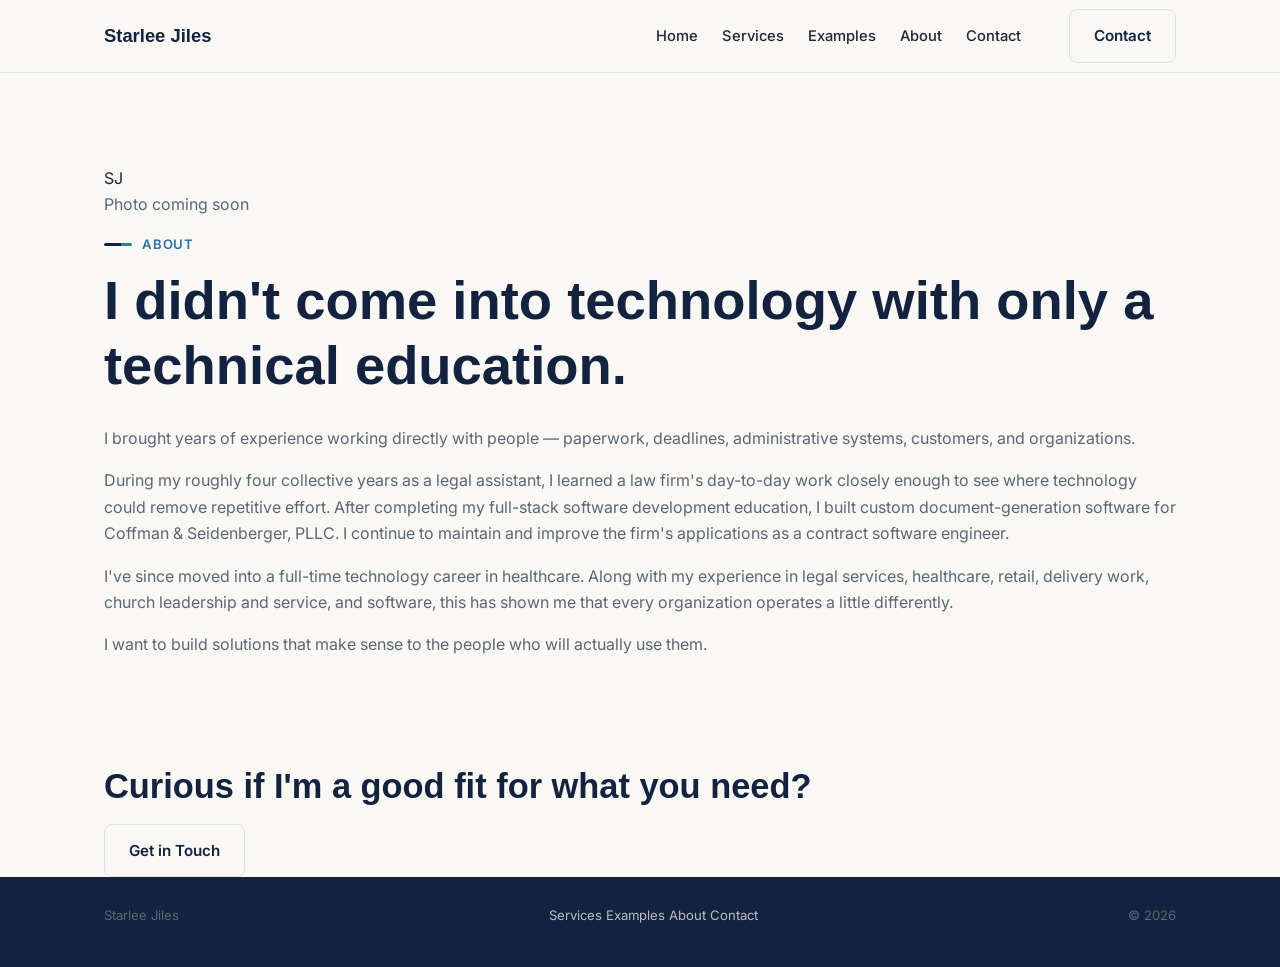
==== about.html @ a111f7fd "Create about.html" ====
<!DOCTYPE html>
<html lang="en">
<head>
<meta charset="UTF-8">
<meta name="viewport" content="width=device-width, initial-scale=1.0">
<title>About — Starlee Jiles</title>
<meta name="description" content="Starlee Jiles brings years of hands-on experience across legal services, healthcare, retail, and ministry to building useful software.">
<link rel="preconnect" href="https://fonts.googleapis.com">
<link rel="preconnect" href="https://fonts.gstatic.com" crossorigin>
<link href="https://fonts.googleapis.com/css2?family=Fraunces:ital,opsz,wght@0,9..144,500;0,9..144,600;1,9..144,500&family=Inter:wght@400;500;600;700&display=swap" rel="stylesheet">
<link rel="stylesheet" href="style.css">
</head>
<body>

<header class="site-header">
  <div class="wrap header-inner">
    <a href="index.html" class="logo">Starlee Jiles</a>
    <nav class="nav" id="nav">
      <a href="index.html">Home</a>
      <a href="services.html">Services</a>
      <a href="examples.html">Examples</a>
      <a href="about.html" class="is-active">About</a>
      <a href="contact.html">Contact</a>
    </nav>
    <a href="contact.html" class="btn btn-outline">Contact</a>
    <button class="nav-toggle" id="navToggle" aria-label="Toggle menu" aria-expanded="false">
      <span></span><span></span><span></span>
    </button>
  </div>
</header>

<section class="section">
  <div class="wrap about-hero">
    <!-- EDIT: replace with a real professional photograph -->
    <div class="photo-placeholder" aria-hidden="true">
      <div class="monogram">SJ</div>
      <p class="caption">Photo coming soon</p>
    </div>
    <div>
      <p class="eyebrow"><span class="rule" aria-hidden="true"></span>About</p>
      <h1>I didn't come into technology with only a technical education.</h1>
      <p>I brought years of experience working directly with people — paperwork, deadlines, administrative systems, customers, and organizations.</p>
      <p>During my roughly four collective years as a legal assistant, I learned a law firm's day-to-day work closely enough to see where technology could remove repetitive effort. After completing my full-stack software development education, I built custom document-generation software for Coffman &amp; Seidenberger, PLLC. I continue to maintain and improve the firm's applications as a contract software engineer.</p>
      <p>I've since moved into a full-time technology career in healthcare. Along with my experience in legal services, healthcare, retail, delivery work, church leadership and service, and software, this has shown me that every organization operates a little differently.</p>
      <p>I want to build solutions that make sense to the people who will actually use them.</p>
    </div>
  </div>
</section>

<section class="section-navy section-tight">
  <div class="wrap cta-strip">
    <h2>Curious if I'm a good fit for what you need?</h2>
    <a href="contact.html" class="btn btn-outline">Get in Touch</a>
  </div>
</section>

<footer class="site-footer">
  <div class="wrap footer-inner">
    <p>Starlee Jiles</p>
    <nav class="footer-nav">
      <a href="services.html">Services</a>
      <a href="examples.html">Examples</a>
      <a href="about.html">About</a>
      <a href="contact.html">Contact</a>
    </nav>
    <p>&copy; <span id="year"></span></p>
  </div>
</footer>

<script src="script.js"></script>
</body>
</html>
---- style.css ----
/* =========================================================================
   THEME TOKENS
   ========================================================================= */
:root {
  --warm-white: #FAF8F4;   /* page background */
  --bg-alt:     #EEF2F5;   /* alternating section background, cool-toned */
  --navy:       #13233F;   /* headings, primary buttons, footer */
  --navy-deep:  #0B1626;   /* hover / darkest */
  --cerulean:   #2E6FA3;   /* links, secondary accent */
  --teal:       #1C8C82;   /* tags, highlights */
  --line:       #DCE3E8;   /* hairline borders */
  --ink:        #1E2733;   /* body text */
  --ink-soft:   #5B6773;   /* secondary text */
  --white:      #FFFFFF;

  --font-display: "Sora", -apple-system, BlinkMacSystemFont, sans-serif;
  --font-body: "Inter", -apple-system, BlinkMacSystemFont, sans-serif;

  --radius: 8px;
  --wrap: 1120px;
}

*, *::before, *::after { box-sizing: border-box; }
html { scroll-behavior: smooth; }
body {
  margin: 0;
  font-family: var(--font-body);
  color: var(--ink);
  background: var(--warm-white);
  line-height: 1.65;
  -webkit-font-smoothing: antialiased;
}
a { color: inherit; text-decoration: none; }
img { max-width: 100%; display: block; }
h1, h2, h3 { font-family: var(--font-display); line-height: 1.18; margin: 0 0 0.5em; font-weight: 600; color: var(--navy); }
h1 { font-size: clamp(2.3rem, 5.5vw, 3.4rem); font-weight: 700; }
h2 { font-size: clamp(1.6rem, 3vw, 2.15rem); }
h3 { font-size: 1.08rem; }
p { margin: 0 0 1em; color: var(--ink-soft); }
ul { list-style: none; margin: 0; padding: 0; }

.wrap { max-width: var(--wrap); margin: 0 auto; padding: 0 24px; }
.section { padding: 92px 0; }
.section-alt { background: var(--bg-alt); }

.eyebrow {
  display: flex; align-items: center; gap: 10px;
  font-size: 0.82rem; font-weight: 600; letter-spacing: 0.06em;
  text-transform: uppercase; color: var(--cerulean);
  margin: 0 0 14px;
}
/* Signature device: a short two-tone rule preceding every section label —
   a structural, blueprint-like mark instead of decoration. */
.rule {
  width: 28px; height: 3px; flex: none; border-radius: 2px;
  background: linear-gradient(90deg, var(--navy) 0 60%, var(--teal) 60% 100%);
}

/* =========================================================================
   BUTTONS
   ========================================================================= */
.btn {
  display: inline-flex; align-items: center; justify-content: center; gap: 8px;
  padding: 13px 24px; border-radius: var(--radius);
  font-family: var(--font-body); font-weight: 600; font-size: 0.95rem; border: 1px solid transparent;
  cursor: pointer; transition: transform 0.15s ease, background 0.15s ease, border-color 0.15s ease, color 0.15s ease;
  white-space: nowrap;
}
.btn:hover { transform: translateY(-1px); }
.btn-primary { background: var(--navy); color: var(--white); }
.btn-primary:hover { background: var(--navy-deep); }
.btn-outline { background: transparent; color: var(--navy); border-color: var(--line); }
.btn-outline:hover { border-color: var(--cerulean); color: var(--cerulean); }

/* =========================================================================
   HEADER
   ========================================================================= */
.site-header { position: sticky; top: 0; z-index: 50; background: rgba(250,248,244,0.92); backdrop-filter: blur(6px); border-bottom: 1px solid var(--line); }
.header-inner { display: flex; align-items: center; justify-content: space-between; height: 72px; gap: 24px; }
.logo { font-family: var(--font-display); font-weight: 700; font-size: 1.15rem; color: var(--navy); }
.nav { display: flex; gap: 24px; margin-left: auto; margin-right: 24px; }
.nav a { font-size: 0.92rem; font-weight: 500; color: var(--ink); }
.nav a:hover { color: var(--cerulean); }
.nav-toggle { display: none; flex-direction: column; gap: 5px; background: none; border: 0; cursor: pointer; padding: 6px; }
.nav-toggle span { width: 20px; height: 2px; background: var(--navy); }

/* =========================================================================
   HERO
   ========================================================================= */
.hero { padding: 96px 0 76px; }
.hero-inner { max-width: 760px; }
.role { font-family: var(--font-display); color: var(--cerulean); font-size: 1.1rem; font-weight: 600; margin-bottom: 18px; }
.hero-bio { font-size: 1.08rem; max-width: 58ch; }
.hero-ctas { display: flex; gap: 14px; flex-wrap: wrap; margin: 8px 0 30px; }
.hero-meta { display: flex; gap: 20px; flex-wrap: wrap; font-size: 0.85rem; font-weight: 600; color: var(--navy); }
.hero-meta li::before { content: "· "; color: var(--teal); }
.hero-meta li:first-child::before { content: ""; }

/* =========================================================================
   FEATURED PROJECTS
   ========================================================================= */
.project-list { display: flex; flex-direction: column; gap: 28px; margin-top: 48px; }
.project-feature {
  display: grid; grid-template-columns: 1fr 1fr; gap: 0;
  background: var(--white); border: 1px solid var(--line); border-radius: var(--radius);
  overflow: hidden;
}
.project-feature:nth-child(even) { direction: rtl; }
.project-feature:nth-child(even) > * { direction: ltr; }
.project-media {
  background: linear-gradient(135deg, var(--navy) 0%, var(--cerulean) 100%);
  color: rgba(255,255,255,0.92);
  display: flex; align-items: center; justify-content: center; text-align: center;
  min-height: 260px; padding: 32px;
}
.project-media span { font-family: var(--font-display); font-weight: 600; font-size: 1.15rem; }
.project-body { padding: 36px 40px; display: flex; flex-direction: column; justify-content: center; }
.project-body h3 { margin-bottom: 10px; }
.tags-sm { margin-bottom: 18px; }
.project-link { font-weight: 600; color: var(--cerulean); font-size: 0.95rem; }
.project-link:hover { text-decoration: underline; }
.project-link-private { color: var(--ink-soft); font-style: italic; font-weight: 500; }

/* =========================================================================
   TAGS (shared: skills + projects)
   ========================================================================= */
.tags { display: flex; flex-wrap: wrap; gap: 8px; }
.tags span {
  font-size: 0.8rem; padding: 6px 12px; font-weight: 500;
  background: var(--bg-alt); border: 1px solid var(--line); border-radius: 6px; color: var(--navy);
}
.section-alt .tags span { background: var(--white); }

/* =========================================================================
   PROFESSIONAL EXPERIENCE
   ========================================================================= */
.experience-list { display: flex; flex-direction: column; gap: 0; margin-top: 44px; }
.experience-item {
  display: grid; grid-template-columns: 200px 1fr; gap: 32px;
  padding: 28px 0; border-top: 1px solid var(--line);
}
.experience-item:last-child { border-bottom: 1px solid var(--line); }
.experience-when p { font-weight: 600; color: var(--navy); margin: 0; }
.experience-org { color: var(--teal); font-weight: 600; margin-bottom: 8px; }

/* =========================================================================
   SKILLS
   ========================================================================= */
.skills-grid { display: grid; grid-template-columns: repeat(2, 1fr); gap: 36px; margin-top: 44px; }
.skill-group-wide { grid-column: 1 / -1; }
.skill-group h3 { font-size: 0.9rem; color: var(--ink-soft); font-weight: 600; margin-bottom: 14px; text-transform: uppercase; letter-spacing: 0.04em; }

/* =========================================================================
   SERVICES
   ========================================================================= */
.services-sub { max-width: 62ch; margin-top: -8px; }
.services-grid { display: grid; grid-template-columns: repeat(3, 1fr); gap: 28px; margin-top: 40px; }
.service-item h3 { color: var(--navy); margin-bottom: 8px; }
.service-item p { margin: 0; font-size: 0.95rem; }

/* =========================================================================
   ABOUT
   ========================================================================= */
.about-inner { display: grid; grid-template-columns: 1.3fr 0.9fr; gap: 56px; }
.about-facts { display: flex; flex-direction: column; gap: 24px; }
.fact { border-left: 3px solid var(--teal); padding-left: 16px; }
.fact-label { font-size: 0.78rem; font-weight: 600; text-transform: uppercase; letter-spacing: 0.04em; color: var(--ink-soft); margin-bottom: 4px; }
.fact-value { color: var(--navy); font-weight: 600; margin: 0; }

/* =========================================================================
   CONTACT
   ========================================================================= */
.contact-inner { display: grid; grid-template-columns: 1fr 1fr; gap: 56px; align-items: start; }
.contact-links { margin-top: 24px; display: flex; flex-direction: column; gap: 10px; font-size: 0.95rem; font-weight: 600; }
.contact-links a { color: var(--navy); }
.contact-links a:hover { color: var(--cerulean); }
.contact-form { background: var(--white); border: 1px solid var(--line); border-radius: var(--radius); padding: 30px; }
.form-row { margin-bottom: 16px; }
.form-row label { display: block; font-size: 0.82rem; font-weight: 600; margin-bottom: 6px; color: var(--navy); }
.form-row input, .form-row textarea {
  width: 100%; padding: 11px 13px; border: 1px solid var(--line); border-radius: 6px;
  font-family: var(--font-body); font-size: 0.95rem; background: var(--warm-white); color: var(--ink);
}
.form-row input:focus, .form-row textarea:focus { outline: 2px solid var(--cerulean); outline-offset: 1px; }
.form-note { text-align: center; font-size: 0.85rem; margin: 12px 0 0; min-height: 1.2em; color: var(--teal); font-weight: 600; }

/* =========================================================================
   FOOTER
   ========================================================================= */
.site-footer { background: var(--navy); color: rgba(255,255,255,0.7); padding: 28px 0; }
.footer-inner { display: flex; justify-content: space-between; font-size: 0.82rem; }

/* =========================================================================
   RESPONSIVE
   ========================================================================= */
@media (max-width: 860px) {
  .nav, .nav-resume { display: none; }
  .nav-toggle { display: flex; }
  .nav.is-open {
    display: flex; flex-direction: column; position: absolute; top: 72px; left: 0; right: 0;
    background: var(--warm-white); border-bottom: 1px solid var(--line); padding: 16px 24px; gap: 16px; margin: 0;
  }
  .skills-grid, .services-grid, .about-inner, .contact-inner { grid-template-columns: 1fr; }
  .project-feature, .project-feature:nth-child(even) { grid-template-columns: 1fr; direction: ltr; }
  .experience-item { grid-template-columns: 1fr; gap: 8px; }
}

@media (prefers-reduced-motion: reduce) {
  html { scroll-behavior: auto; }
}
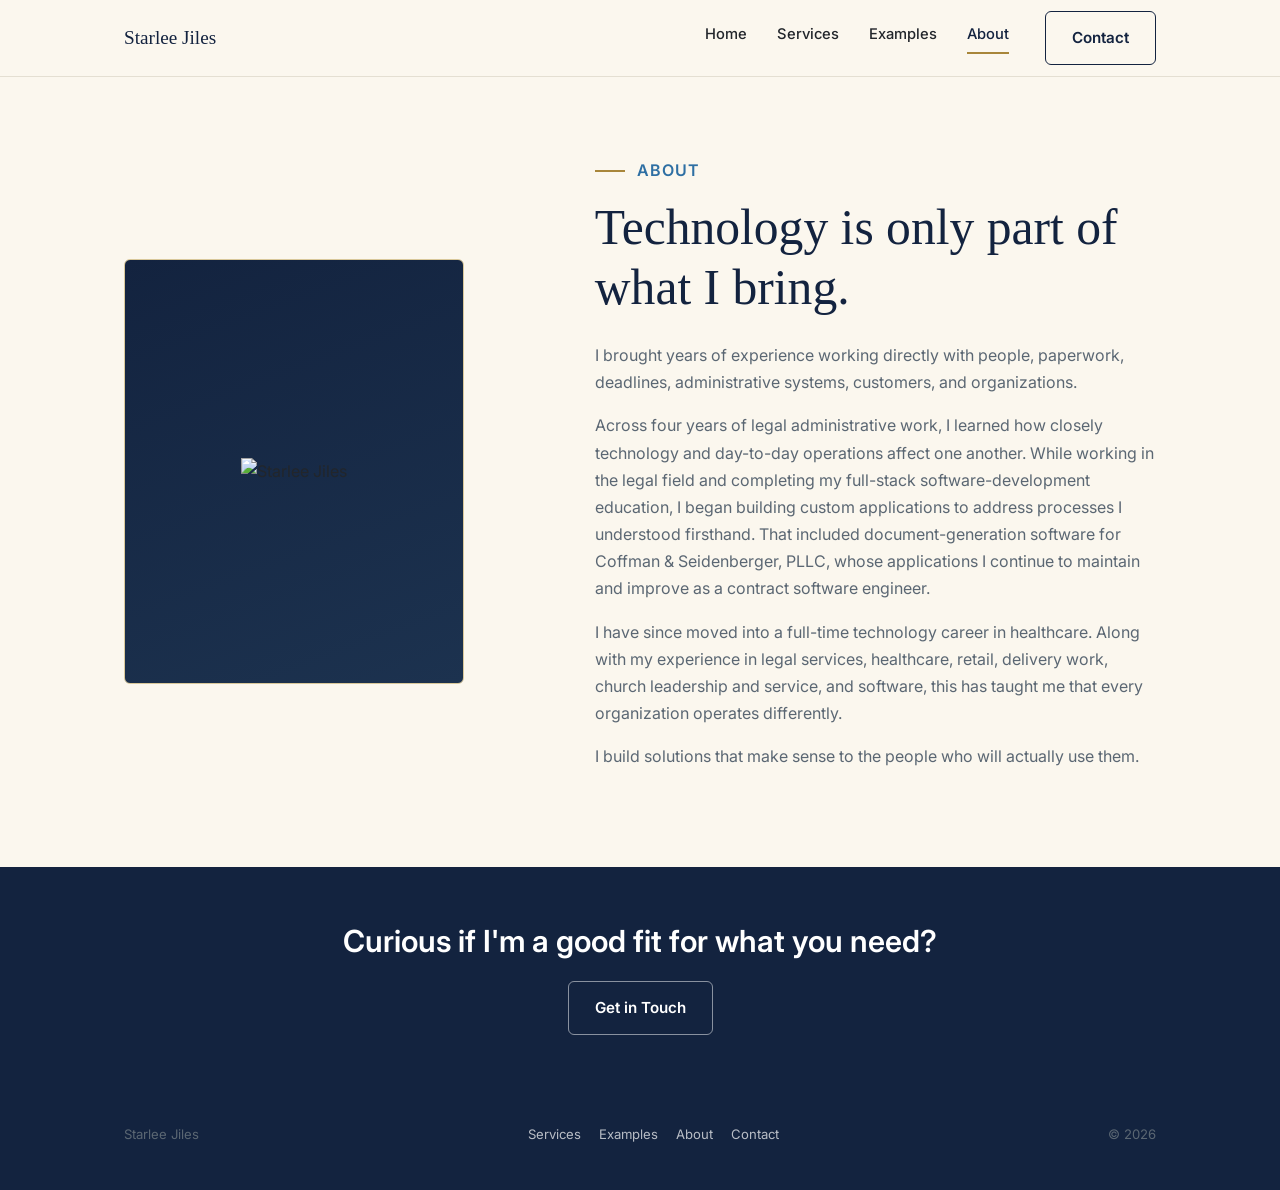
==== commit 6ea9eb48: "Update about.html" ====
--- a/about.html
+++ b/about.html
@@ -20,7 +20,6 @@
       <a href="services.html">Services</a>
       <a href="examples.html">Examples</a>
       <a href="about.html" class="is-active">About</a>
-      <a href="contact.html">Contact</a>
     </nav>
     <a href="contact.html" class="btn btn-outline">Contact</a>
     <button class="nav-toggle" id="navToggle" aria-label="Toggle menu" aria-expanded="false">
@@ -31,18 +30,16 @@
 
 <section class="section">
   <div class="wrap about-hero">
-    <!-- EDIT: replace with a real professional photograph -->
-    <div class="photo-placeholder" aria-hidden="true">
-      <div class="monogram">SJ</div>
-      <p class="caption">Photo coming soon</p>
+    <div class="photo-placeholder">
+      <img src="images/starlee.jpg" alt="Starlee Jiles">
     </div>
     <div>
       <p class="eyebrow"><span class="rule" aria-hidden="true"></span>About</p>
-      <h1>I didn't come into technology with only a technical education.</h1>
-      <p>I brought years of experience working directly with people — paperwork, deadlines, administrative systems, customers, and organizations.</p>
-      <p>During my roughly four collective years as a legal assistant, I learned a law firm's day-to-day work closely enough to see where technology could remove repetitive effort. After completing my full-stack software development education, I built custom document-generation software for Coffman &amp; Seidenberger, PLLC. I continue to maintain and improve the firm's applications as a contract software engineer.</p>
-      <p>I've since moved into a full-time technology career in healthcare. Along with my experience in legal services, healthcare, retail, delivery work, church leadership and service, and software, this has shown me that every organization operates a little differently.</p>
-      <p>I want to build solutions that make sense to the people who will actually use them.</p>
+      <h1>Technology is only part of what I bring.</h1>
+      <p>I brought years of experience working directly with people, paperwork, deadlines, administrative systems, customers, and organizations.</p>
+      <p>Across four years of legal administrative work, I learned how closely technology and day-to-day operations affect one another. While working in the legal field and completing my full-stack software-development education, I began building custom applications to address processes I understood firsthand. That included document-generation software for Coffman &amp; Seidenberger, PLLC, whose applications I continue to maintain and improve as a contract software engineer.</p>
+      <p>I have since moved into a full-time technology career in healthcare. Along with my experience in legal services, healthcare, retail, delivery work, church leadership and service, and software, this has taught me that every organization operates differently.</p>
+      <p>I build solutions that make sense to the people who will actually use them.</p>
     </div>
   </div>
 </section>
--- a/style.css
+++ b/style.css
@@ -2,22 +2,23 @@
    THEME TOKENS
    ========================================================================= */
 :root {
-  --warm-white: #FAF8F4;   /* page background */
-  --bg-alt:     #EEF2F5;   /* alternating section background, cool-toned */
+  --cream:      #FBF7EE;   /* page background */
+  --cream-alt:  #F3EDDF;   /* alternating panel background */
   --navy:       #13233F;   /* headings, primary buttons, footer */
   --navy-deep:  #0B1626;   /* hover / darkest */
-  --cerulean:   #2E6FA3;   /* links, secondary accent */
-  --teal:       #1C8C82;   /* tags, highlights */
-  --line:       #DCE3E8;   /* hairline borders */
-  --ink:        #1E2733;   /* body text */
+  --cerulean:   #2E6FA3;   /* links, energetic accent */
+  --gold:       #A8863A;   /* sparing accent: rules, borders, hover */
+  --gold-soft:  #D9C89A;   /* pale gold for subtle borders */
+  --charcoal:   #22262B;   /* body / strong text */
   --ink-soft:   #5B6773;   /* secondary text */
+  --line:       #E4DFD2;   /* hairline borders, warm neutral */
   --white:      #FFFFFF;
 
-  --font-display: "Sora", -apple-system, BlinkMacSystemFont, sans-serif;
+  --font-serif: "Fraunces", Georgia, serif;
   --font-body: "Inter", -apple-system, BlinkMacSystemFont, sans-serif;
 
-  --radius: 8px;
-  --wrap: 1120px;
+  --radius: 6px;
+  --wrap: 1080px;
 }
 
 *, *::before, *::after { box-sizing: border-box; }
@@ -25,184 +26,209 @@
 body {
   margin: 0;
   font-family: var(--font-body);
-  color: var(--ink);
-  background: var(--warm-white);
-  line-height: 1.65;
+  color: var(--charcoal);
+  background: var(--cream);
+  line-height: 1.7;
   -webkit-font-smoothing: antialiased;
 }
 a { color: inherit; text-decoration: none; }
 img { max-width: 100%; display: block; }
-h1, h2, h3 { font-family: var(--font-display); line-height: 1.18; margin: 0 0 0.5em; font-weight: 600; color: var(--navy); }
-h1 { font-size: clamp(2.3rem, 5.5vw, 3.4rem); font-weight: 700; }
-h2 { font-size: clamp(1.6rem, 3vw, 2.15rem); }
-h3 { font-size: 1.08rem; }
+h1, h2, h3 { line-height: 1.2; margin: 0 0 0.5em; font-weight: 600; color: var(--navy); font-family: var(--font-body); }
+h1 { font-family: var(--font-serif); font-size: clamp(2.2rem, 5vw, 3.1rem); font-weight: 500; }
+h2 { font-size: clamp(1.5rem, 2.6vw, 1.9rem); }
+h3 { font-size: 1.05rem; }
 p { margin: 0 0 1em; color: var(--ink-soft); }
 ul { list-style: none; margin: 0; padding: 0; }
 
 .wrap { max-width: var(--wrap); margin: 0 auto; padding: 0 24px; }
-.section { padding: 92px 0; }
-.section-alt { background: var(--bg-alt); }
+.section { padding: 80px 0; }
+.section-alt { background: var(--cream-alt); }
+.section-navy { background: var(--navy); color: rgba(255,255,255,0.88); }
+.section-navy h2, .section-navy h1 { color: var(--white); }
+.section-navy p { color: rgba(255,255,255,0.75); }
+.section-tight { padding: 56px 0; }
 
 .eyebrow {
-  display: flex; align-items: center; gap: 10px;
-  font-size: 0.82rem; font-weight: 600; letter-spacing: 0.06em;
+  display: flex; align-items: center; gap: 12px;
+  font-size: 0.8rem; font-weight: 600; letter-spacing: 0.07em;
   text-transform: uppercase; color: var(--cerulean);
   margin: 0 0 14px;
 }
-/* Signature device: a short two-tone rule preceding every section label —
-   a structural, blueprint-like mark instead of decoration. */
-.rule {
-  width: 28px; height: 3px; flex: none; border-radius: 2px;
-  background: linear-gradient(90deg, var(--navy) 0 60%, var(--teal) 60% 100%);
-}
+.rule { width: 30px; height: 2px; flex: none; background: var(--gold); }
+.section-navy .eyebrow { color: var(--gold-soft); }
+
+.center { text-align: center; margin-left: auto; margin-right: auto; }
+.measure { max-width: 62ch; }
 
 /* =========================================================================
    BUTTONS
    ========================================================================= */
 .btn {
   display: inline-flex; align-items: center; justify-content: center; gap: 8px;
-  padding: 13px 24px; border-radius: var(--radius);
-  font-family: var(--font-body); font-weight: 600; font-size: 0.95rem; border: 1px solid transparent;
-  cursor: pointer; transition: transform 0.15s ease, background 0.15s ease, border-color 0.15s ease, color 0.15s ease;
+  padding: 13px 26px; border-radius: var(--radius);
+  font-weight: 600; font-size: 0.95rem; border: 1px solid transparent;
+  cursor: pointer; transition: border-color 0.15s ease, background 0.15s ease, color 0.15s ease;
   white-space: nowrap;
 }
-.btn:hover { transform: translateY(-1px); }
 .btn-primary { background: var(--navy); color: var(--white); }
 .btn-primary:hover { background: var(--navy-deep); }
-.btn-outline { background: transparent; color: var(--navy); border-color: var(--line); }
-.btn-outline:hover { border-color: var(--cerulean); color: var(--cerulean); }
-
-/* =========================================================================
-   HEADER
-   ========================================================================= */
-.site-header { position: sticky; top: 0; z-index: 50; background: rgba(250,248,244,0.92); backdrop-filter: blur(6px); border-bottom: 1px solid var(--line); }
-.header-inner { display: flex; align-items: center; justify-content: space-between; height: 72px; gap: 24px; }
-.logo { font-family: var(--font-display); font-weight: 700; font-size: 1.15rem; color: var(--navy); }
-.nav { display: flex; gap: 24px; margin-left: auto; margin-right: 24px; }
-.nav a { font-size: 0.92rem; font-weight: 500; color: var(--ink); }
-.nav a:hover { color: var(--cerulean); }
+.btn-outline { background: transparent; color: var(--navy); border-color: var(--navy); }
+.btn-outline:hover { border-color: var(--gold); color: var(--gold); }
+.section-navy .btn-outline { color: var(--white); border-color: rgba(255,255,255,0.5); }
+.section-navy .btn-outline:hover { border-color: var(--gold); color: var(--gold-soft); }
+
+/* =========================================================================
+   HEADER / NAV
+   ========================================================================= */
+.site-header { position: sticky; top: 0; z-index: 50; background: rgba(251,247,238,0.94); backdrop-filter: blur(6px); border-bottom: 1px solid var(--line); }
+.header-inner { display: flex; align-items: center; justify-content: space-between; height: 76px; gap: 24px; }
+.logo { font-family: var(--font-serif); font-weight: 500; font-size: 1.2rem; color: var(--navy); }
+.nav { display: flex; gap: 30px; margin-left: auto; margin-right: 12px; }
+.nav a { font-size: 0.92rem; font-weight: 500; color: var(--charcoal); padding-bottom: 4px; border-bottom: 2px solid transparent; }
+.nav a:hover { color: var(--gold); }
+.nav a.is-active { color: var(--navy); border-bottom-color: var(--gold); }
 .nav-toggle { display: none; flex-direction: column; gap: 5px; background: none; border: 0; cursor: pointer; padding: 6px; }
 .nav-toggle span { width: 20px; height: 2px; background: var(--navy); }
 
 /* =========================================================================
-   HERO
-   ========================================================================= */
-.hero { padding: 96px 0 76px; }
-.hero-inner { max-width: 760px; }
-.role { font-family: var(--font-display); color: var(--cerulean); font-size: 1.1rem; font-weight: 600; margin-bottom: 18px; }
-.hero-bio { font-size: 1.08rem; max-width: 58ch; }
-.hero-ctas { display: flex; gap: 14px; flex-wrap: wrap; margin: 8px 0 30px; }
-.hero-meta { display: flex; gap: 20px; flex-wrap: wrap; font-size: 0.85rem; font-weight: 600; color: var(--navy); }
-.hero-meta li::before { content: "· "; color: var(--teal); }
-.hero-meta li:first-child::before { content: ""; }
-
-/* =========================================================================
-   FEATURED PROJECTS
-   ========================================================================= */
-.project-list { display: flex; flex-direction: column; gap: 28px; margin-top: 48px; }
-.project-feature {
-  display: grid; grid-template-columns: 1fr 1fr; gap: 0;
+   PHOTO PLACEHOLDER (elegant, not a fake photo)
+   ========================================================================= */
+.photo-placeholder {
+  aspect-ratio: 4/5; border-radius: var(--radius); overflow: hidden;
+  background: linear-gradient(160deg, var(--navy) 0%, #1C324F 100%);
+  display: flex; flex-direction: column; align-items: center; justify-content: center;
+  gap: 14px; border: 1px solid var(--gold-soft); position: relative;
+}
+.photo-placeholder .monogram {
+  font-family: var(--font-serif); font-size: 3rem; color: rgba(255,255,255,0.92);
+  border: 1px solid var(--gold-soft); border-radius: 50%; width: 92px; height: 92px;
+  display: flex; align-items: center; justify-content: center;
+}
+.photo-placeholder .caption { font-size: 0.78rem; letter-spacing: 0.05em; text-transform: uppercase; color: var(--gold-soft); }
+
+/* =========================================================================
+   HOME — HERO
+   ========================================================================= */
+.hero { padding: 76px 0 88px; }
+.hero-inner { display: grid; grid-template-columns: 0.95fr 1.05fr; gap: 56px; align-items: center; }
+.hero-copy .eyebrow { }
+.hero-intro { font-size: 1.08rem; max-width: 52ch; }
+.hero-ctas { display: flex; gap: 14px; flex-wrap: wrap; margin-top: 28px; }
+
+/* =========================================================================
+   HOME — SERVICE PREVIEW CARDS
+   ========================================================================= */
+.preview-grid { display: grid; grid-template-columns: repeat(3, 1fr); gap: 28px; margin-top: 44px; }
+.preview-card {
   background: var(--white); border: 1px solid var(--line); border-radius: var(--radius);
-  overflow: hidden;
-}
-.project-feature:nth-child(even) { direction: rtl; }
-.project-feature:nth-child(even) > * { direction: ltr; }
-.project-media {
-  background: linear-gradient(135deg, var(--navy) 0%, var(--cerulean) 100%);
-  color: rgba(255,255,255,0.92);
-  display: flex; align-items: center; justify-content: center; text-align: center;
-  min-height: 260px; padding: 32px;
-}
-.project-media span { font-family: var(--font-display); font-weight: 600; font-size: 1.15rem; }
-.project-body { padding: 36px 40px; display: flex; flex-direction: column; justify-content: center; }
-.project-body h3 { margin-bottom: 10px; }
-.tags-sm { margin-bottom: 18px; }
-.project-link { font-weight: 600; color: var(--cerulean); font-size: 0.95rem; }
-.project-link:hover { text-decoration: underline; }
-.project-link-private { color: var(--ink-soft); font-style: italic; font-weight: 500; }
-
-/* =========================================================================
-   TAGS (shared: skills + projects)
-   ========================================================================= */
-.tags { display: flex; flex-wrap: wrap; gap: 8px; }
-.tags span {
-  font-size: 0.8rem; padding: 6px 12px; font-weight: 500;
-  background: var(--bg-alt); border: 1px solid var(--line); border-radius: 6px; color: var(--navy);
-}
-.section-alt .tags span { background: var(--white); }
-
-/* =========================================================================
-   PROFESSIONAL EXPERIENCE
-   ========================================================================= */
-.experience-list { display: flex; flex-direction: column; gap: 0; margin-top: 44px; }
-.experience-item {
-  display: grid; grid-template-columns: 200px 1fr; gap: 32px;
-  padding: 28px 0; border-top: 1px solid var(--line);
-}
-.experience-item:last-child { border-bottom: 1px solid var(--line); }
-.experience-when p { font-weight: 600; color: var(--navy); margin: 0; }
-.experience-org { color: var(--teal); font-weight: 600; margin-bottom: 8px; }
-
-/* =========================================================================
-   SKILLS
-   ========================================================================= */
-.skills-grid { display: grid; grid-template-columns: repeat(2, 1fr); gap: 36px; margin-top: 44px; }
-.skill-group-wide { grid-column: 1 / -1; }
-.skill-group h3 { font-size: 0.9rem; color: var(--ink-soft); font-weight: 600; margin-bottom: 14px; text-transform: uppercase; letter-spacing: 0.04em; }
-
-/* =========================================================================
-   SERVICES
-   ========================================================================= */
-.services-sub { max-width: 62ch; margin-top: -8px; }
-.services-grid { display: grid; grid-template-columns: repeat(3, 1fr); gap: 28px; margin-top: 40px; }
-.service-item h3 { color: var(--navy); margin-bottom: 8px; }
-.service-item p { margin: 0; font-size: 0.95rem; }
-
-/* =========================================================================
-   ABOUT
-   ========================================================================= */
-.about-inner { display: grid; grid-template-columns: 1.3fr 0.9fr; gap: 56px; }
-.about-facts { display: flex; flex-direction: column; gap: 24px; }
-.fact { border-left: 3px solid var(--teal); padding-left: 16px; }
-.fact-label { font-size: 0.78rem; font-weight: 600; text-transform: uppercase; letter-spacing: 0.04em; color: var(--ink-soft); margin-bottom: 4px; }
-.fact-value { color: var(--navy); font-weight: 600; margin: 0; }
-
-/* =========================================================================
-   CONTACT
-   ========================================================================= */
-.contact-inner { display: grid; grid-template-columns: 1fr 1fr; gap: 56px; align-items: start; }
-.contact-links { margin-top: 24px; display: flex; flex-direction: column; gap: 10px; font-size: 0.95rem; font-weight: 600; }
-.contact-links a { color: var(--navy); }
-.contact-links a:hover { color: var(--cerulean); }
-.contact-form { background: var(--white); border: 1px solid var(--line); border-radius: var(--radius); padding: 30px; }
-.form-row { margin-bottom: 16px; }
-.form-row label { display: block; font-size: 0.82rem; font-weight: 600; margin-bottom: 6px; color: var(--navy); }
-.form-row input, .form-row textarea {
-  width: 100%; padding: 11px 13px; border: 1px solid var(--line); border-radius: 6px;
-  font-family: var(--font-body); font-size: 0.95rem; background: var(--warm-white); color: var(--ink);
-}
-.form-row input:focus, .form-row textarea:focus { outline: 2px solid var(--cerulean); outline-offset: 1px; }
-.form-note { text-align: center; font-size: 0.85rem; margin: 12px 0 0; min-height: 1.2em; color: var(--teal); font-weight: 600; }
+  padding: 30px 28px; transition: border-color 0.15s ease;
+}
+.preview-card:hover { border-color: var(--gold); }
+.preview-card h3 { margin-bottom: 10px; }
+.preview-card p { margin-bottom: 18px; font-size: 0.95rem; }
+.preview-card .card-link { font-size: 0.88rem; font-weight: 600; color: var(--cerulean); }
+.preview-card .card-link:hover { color: var(--gold); }
+
+/* =========================================================================
+   CREDIBILITY / CTA STRIPS
+   ========================================================================= */
+.credibility { text-align: center; }
+.credibility h2 { margin-bottom: 18px; }
+.cta-strip { text-align: center; }
+.cta-strip h2 { margin-bottom: 14px; }
+.cta-strip .btn { margin-top: 8px; }
+
+/* =========================================================================
+   SERVICES PAGE
+   ========================================================================= */
+.service-block { padding: 64px 0; border-top: 1px solid var(--line); }
+.service-block:first-child { border-top: none; }
+.service-block-inner { display: grid; grid-template-columns: 0.85fr 1.15fr; gap: 48px; }
+.service-block h2 { margin-bottom: 12px; }
+.feature-list { margin-top: 20px; display: flex; flex-direction: column; gap: 10px; }
+.feature-list li { position: relative; padding-left: 20px; color: var(--charcoal); font-size: 0.96rem; }
+.feature-list li::before { content: ""; position: absolute; left: 0; top: 0.65em; width: 8px; height: 1.5px; background: var(--gold); }
+.feature-note { font-size: 0.85rem; font-style: italic; color: var(--ink-soft); margin-top: 16px; }
+
+.reassurance {
+  background: var(--white); border: 1px solid var(--gold-soft); border-radius: var(--radius);
+  padding: 40px; text-align: center; margin-top: 20px;
+}
+.reassurance h2 { margin-bottom: 14px; }
+
+/* =========================================================================
+   EXAMPLES PAGE
+   ========================================================================= */
+.examples-grid { display: flex; flex-direction: column; gap: 40px; margin-top: 44px; }
+.browser-frame { border: 1px solid var(--line); border-radius: var(--radius); overflow: hidden; background: var(--white); }
+.browser-bar { display: flex; align-items: center; gap: 6px; padding: 12px 16px; background: var(--cream-alt); border-bottom: 1px solid var(--line); }
+.browser-bar span { width: 9px; height: 9px; border-radius: 50%; background: var(--gold-soft); }
+.browser-body {
+  min-height: 240px; display: flex; align-items: center; justify-content: center;
+  background: linear-gradient(135deg, var(--navy) 0%, var(--cerulean) 100%); color: rgba(255,255,255,0.92);
+  font-family: var(--font-serif); font-size: 1.3rem; text-align: center; padding: 32px;
+}
+.example-meta { display: flex; justify-content: space-between; align-items: flex-start; gap: 20px; padding: 24px 4px 0; flex-wrap: wrap; }
+.example-meta h3 { margin-bottom: 6px; }
+.example-tag { font-size: 0.72rem; font-weight: 700; letter-spacing: 0.06em; text-transform: uppercase; color: var(--gold); border: 1px solid var(--gold-soft); border-radius: 4px; padding: 5px 10px; white-space: nowrap; }
+.example-desc { max-width: 60ch; font-size: 0.95rem; margin-top: 4px; }
+.example-link { font-size: 0.88rem; font-weight: 600; color: var(--cerulean); margin-top: 10px; display: inline-block; }
+.example-link:hover { color: var(--gold); }
+
+.examples-soon {
+  border: 1px dashed var(--gold-soft); border-radius: var(--radius); padding: 48px 32px;
+  text-align: center; color: var(--ink-soft);
+}
+.examples-soon h3 { color: var(--navy); margin-bottom: 8px; }
+
+/* =========================================================================
+   ABOUT PAGE
+   ========================================================================= */
+.about-hero { display: grid; grid-template-columns: 0.85fr 1.15fr; gap: 56px; align-items: center; }
+.about-hero .photo-placeholder { max-width: 340px; }
+.about-hero p { font-size: 1rem; }
+
+/* =========================================================================
+   CONTACT PAGE
+   ========================================================================= */
+.contact-layout { display: grid; grid-template-columns: 1.2fr 0.8fr; gap: 48px; align-items: start; }
+.contact-form { background: var(--white); border: 1px solid var(--line); border-radius: var(--radius); padding: 34px; }
+.form-row { margin-bottom: 18px; }
+.form-row label { display: block; font-size: 0.85rem; font-weight: 600; margin-bottom: 6px; color: var(--navy); }
+.form-row input, .form-row select, .form-row textarea {
+  width: 100%; padding: 12px 13px; border: 1px solid var(--line); border-radius: 5px;
+  font-family: var(--font-body); font-size: 0.95rem; background: var(--cream); color: var(--charcoal);
+}
+.form-row input:focus, .form-row select:focus, .form-row textarea:focus { outline: 2px solid var(--cerulean); outline-offset: 1px; }
+.form-note { text-align: center; font-size: 0.85rem; margin: 12px 0 0; min-height: 1.2em; color: var(--gold); font-weight: 600; }
+
+.contact-secondary { padding-top: 8px; }
+.contact-secondary p { font-size: 0.85rem; margin-bottom: 6px; color: var(--ink-soft); }
+.contact-secondary .links { display: flex; flex-direction: column; gap: 8px; font-size: 0.88rem; }
+.contact-secondary .links a { color: var(--ink-soft); }
+.contact-secondary .links a:hover { color: var(--gold); }
 
 /* =========================================================================
    FOOTER
    ========================================================================= */
-.site-footer { background: var(--navy); color: rgba(255,255,255,0.7); padding: 28px 0; }
-.footer-inner { display: flex; justify-content: space-between; font-size: 0.82rem; }
+.site-footer { background: var(--navy); color: rgba(255,255,255,0.7); padding: 32px 0; }
+.footer-inner { display: flex; justify-content: space-between; flex-wrap: wrap; gap: 12px; font-size: 0.82rem; }
+.footer-nav { display: flex; gap: 18px; }
+.footer-nav a:hover { color: var(--gold-soft); }
 
 /* =========================================================================
    RESPONSIVE
    ========================================================================= */
 @media (max-width: 860px) {
-  .nav, .nav-resume { display: none; }
+  .nav { display: none; }
   .nav-toggle { display: flex; }
   .nav.is-open {
-    display: flex; flex-direction: column; position: absolute; top: 72px; left: 0; right: 0;
-    background: var(--warm-white); border-bottom: 1px solid var(--line); padding: 16px 24px; gap: 16px; margin: 0;
+    display: flex; flex-direction: column; position: absolute; top: 76px; left: 0; right: 0;
+    background: var(--cream); border-bottom: 1px solid var(--line); padding: 16px 24px; gap: 16px; margin: 0;
   }
-  .skills-grid, .services-grid, .about-inner, .contact-inner { grid-template-columns: 1fr; }
-  .project-feature, .project-feature:nth-child(even) { grid-template-columns: 1fr; direction: ltr; }
-  .experience-item { grid-template-columns: 1fr; gap: 8px; }
+  .hero-inner, .preview-grid, .service-block-inner, .about-hero, .contact-layout { grid-template-columns: 1fr; }
+  .preview-grid { gap: 20px; }
+  .example-meta { flex-direction: column; }
 }
 
 @media (prefers-reduced-motion: reduce) {
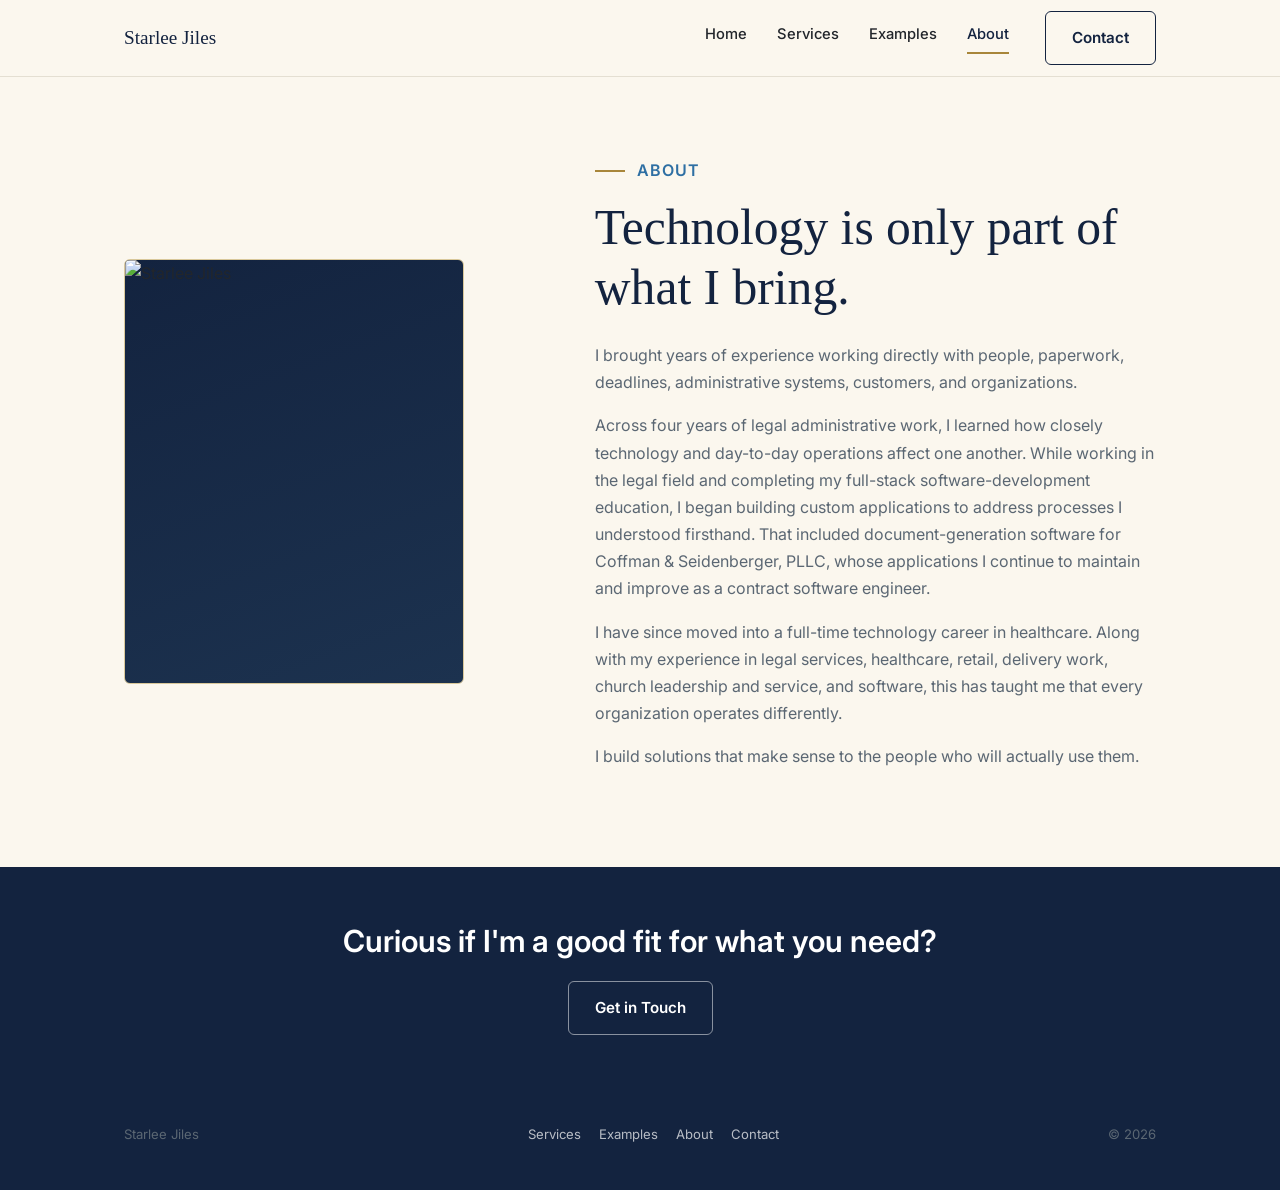
==== commit 6d7c9d74: "Update file extension to be jpeg instead of jpg in about.html" ====
--- a/about.html
+++ b/about.html
@@ -31,7 +31,7 @@
 <section class="section">
   <div class="wrap about-hero">
     <div class="photo-placeholder">
-      <img src="images/starlee.jpg" alt="Starlee Jiles">
+      <img src="images/starlee.jpeg" alt="Starlee Jiles">
     </div>
     <div>
       <p class="eyebrow"><span class="rule" aria-hidden="true"></span>About</p>
--- a/style.css
+++ b/style.css
@@ -105,6 +105,7 @@
   display: flex; align-items: center; justify-content: center;
 }
 .photo-placeholder .caption { font-size: 0.78rem; letter-spacing: 0.05em; text-transform: uppercase; color: var(--gold-soft); }
+.photo-placeholder img { width: 100%; height: 100%; object-fit: cover; }
 
 /* =========================================================================
    HOME — HERO
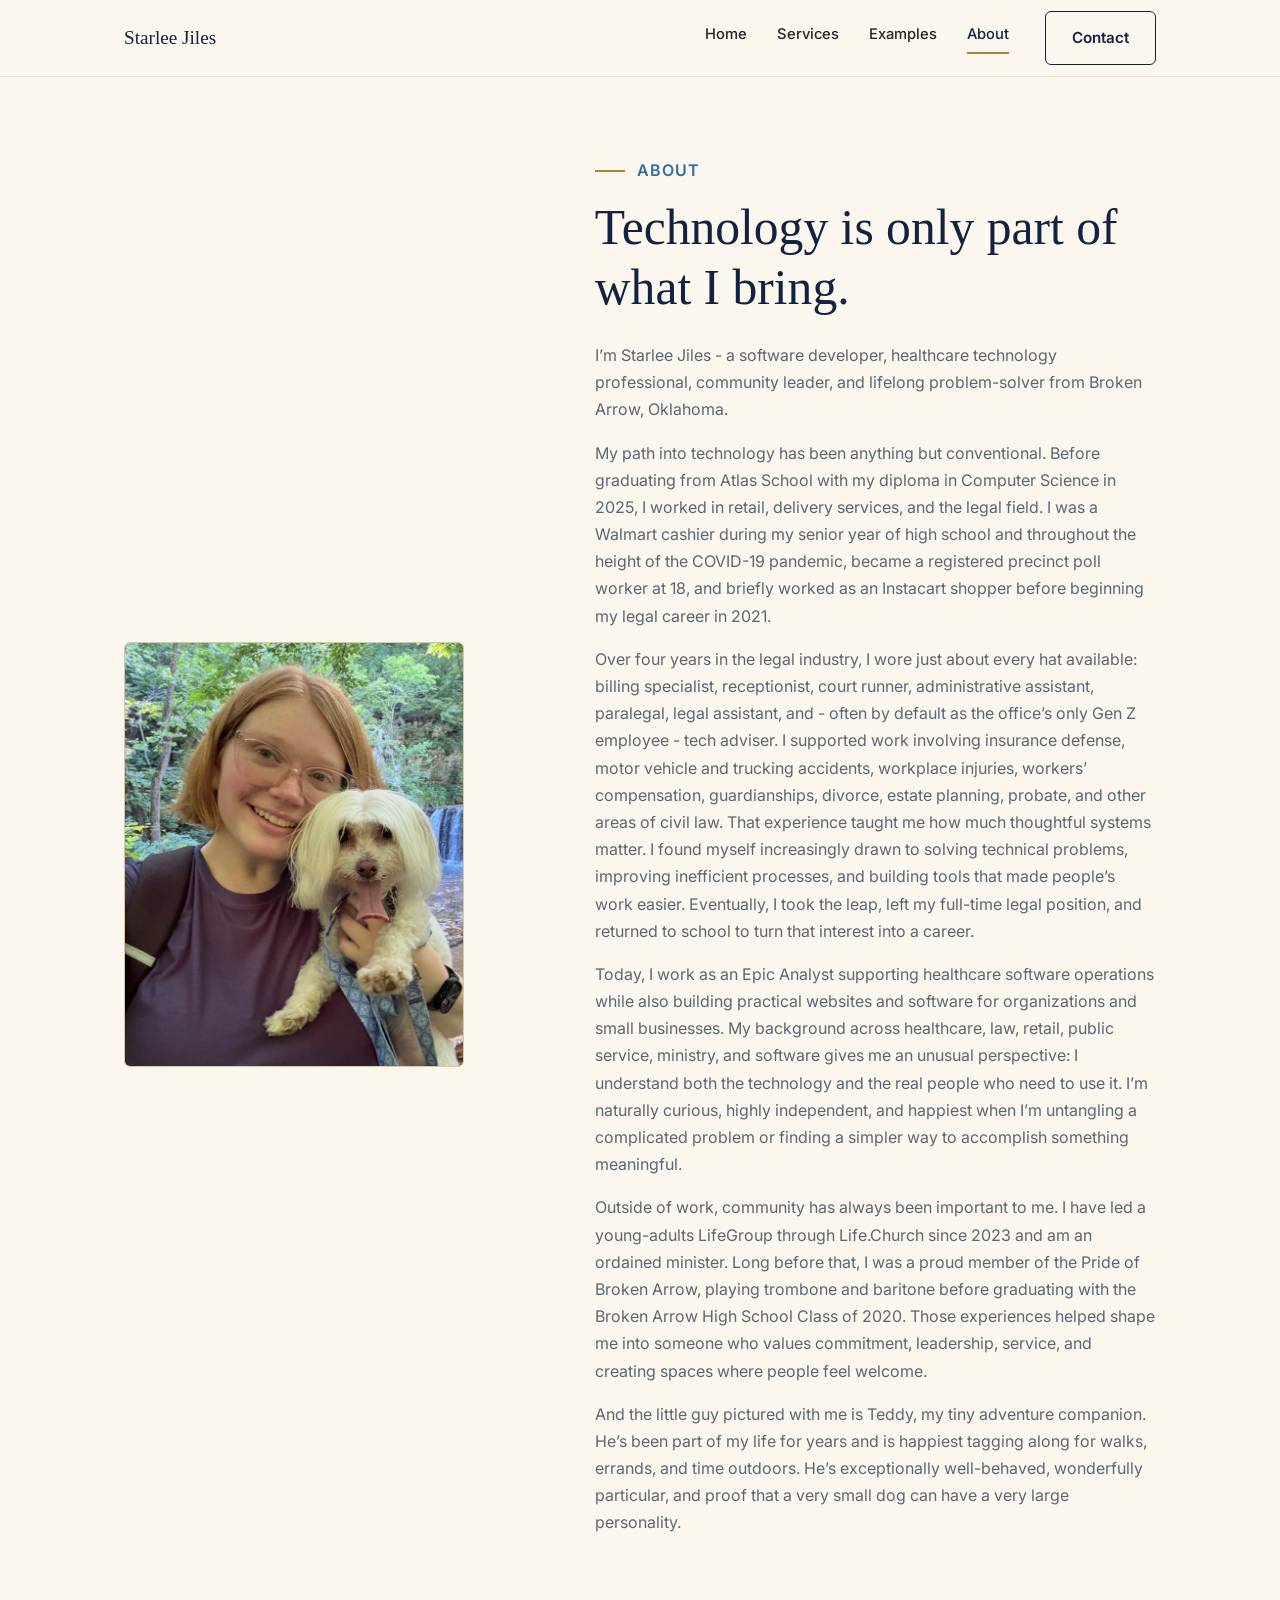
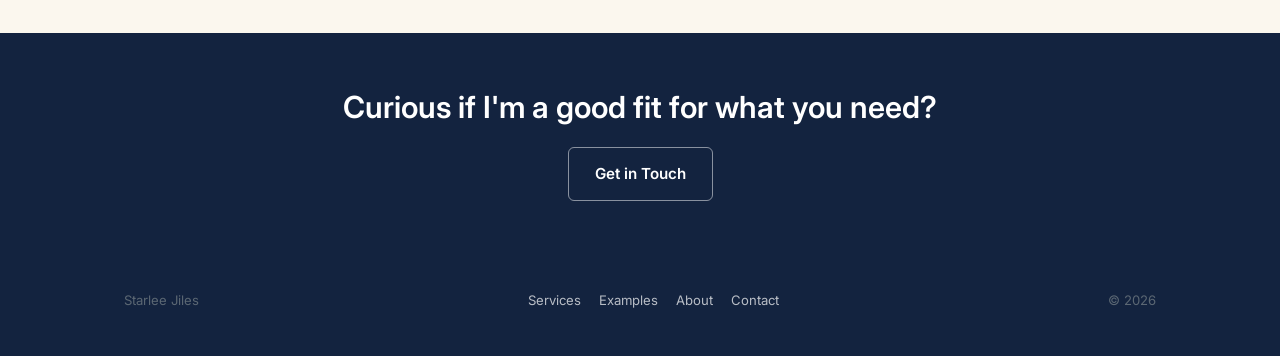
==== commit 5af6e019: "update bio in about.html to be more comprehensive & personable" ====
--- a/about.html
+++ b/about.html
@@ -36,10 +36,12 @@
     <div>
       <p class="eyebrow"><span class="rule" aria-hidden="true"></span>About</p>
       <h1>Technology is only part of what I bring.</h1>
-      <p>I brought years of experience working directly with people, paperwork, deadlines, administrative systems, customers, and organizations.</p>
-      <p>Across four years of legal administrative work, I learned how closely technology and day-to-day operations affect one another. While working in the legal field and completing my full-stack software-development education, I began building custom applications to address processes I understood firsthand. That included document-generation software for Coffman &amp; Seidenberger, PLLC, whose applications I continue to maintain and improve as a contract software engineer.</p>
-      <p>I have since moved into a full-time technology career in healthcare. Along with my experience in legal services, healthcare, retail, delivery work, church leadership and service, and software, this has taught me that every organization operates differently.</p>
-      <p>I build solutions that make sense to the people who will actually use them.</p>
+      <p>I’m Starlee Jiles - a software developer, healthcare technology professional, community leader, and lifelong problem-solver from Broken Arrow, Oklahoma.</p>
+      <p>My path into technology has been anything but conventional. Before graduating from Atlas School with my diploma in Computer Science in 2025, I worked in retail, delivery services, and the legal field. I was a Walmart cashier during my senior year of high school and throughout the height of the COVID-19 pandemic, became a registered precinct poll worker at 18, and briefly worked as an Instacart shopper before beginning my legal career in 2021.</p>
+      <p>Over four years in the legal industry, I wore just about every hat available: billing specialist, receptionist, court runner, administrative assistant, paralegal, legal assistant, and - often by default as the office’s only Gen Z employee - tech adviser. I supported work involving insurance defense, motor vehicle and trucking accidents, workplace injuries, workers’ compensation, guardianships, divorce, estate planning, probate, and other areas of civil law. That experience taught me how much thoughtful systems matter. I found myself increasingly drawn to solving technical problems, improving inefficient processes, and building tools that made people’s work easier. Eventually, I took the leap, left my full-time legal position, and returned to school to turn that interest into a career.</p>
+      <p>Today, I work as an Epic Analyst supporting healthcare software operations while also building practical websites and software for organizations and small businesses. My background across healthcare, law, retail, public service, ministry, and software gives me an unusual perspective: I understand both the technology and the real people who need to use it. I’m naturally curious, highly independent, and happiest when I’m untangling a complicated problem or finding a simpler way to accomplish something meaningful.</p>
+      <p>Outside of work, community has always been important to me. I have led a young-adults LifeGroup through Life.Church since 2023 and am an ordained minister. Long before that, I was a proud member of the Pride of Broken Arrow, playing trombone and baritone before graduating with the Broken Arrow High School Class of 2020. Those experiences helped shape me into someone who values commitment, leadership, service, and creating spaces where people feel welcome.</p>
+      <p>And the little guy pictured with me is Teddy, my tiny adventure companion. He’s been part of my life for years and is happiest tagging along for walks, errands, and time outdoors. He’s exceptionally well-behaved, wonderfully particular, and proof that a very small dog can have a very large personality.</p>
     </div>
   </div>
 </section>
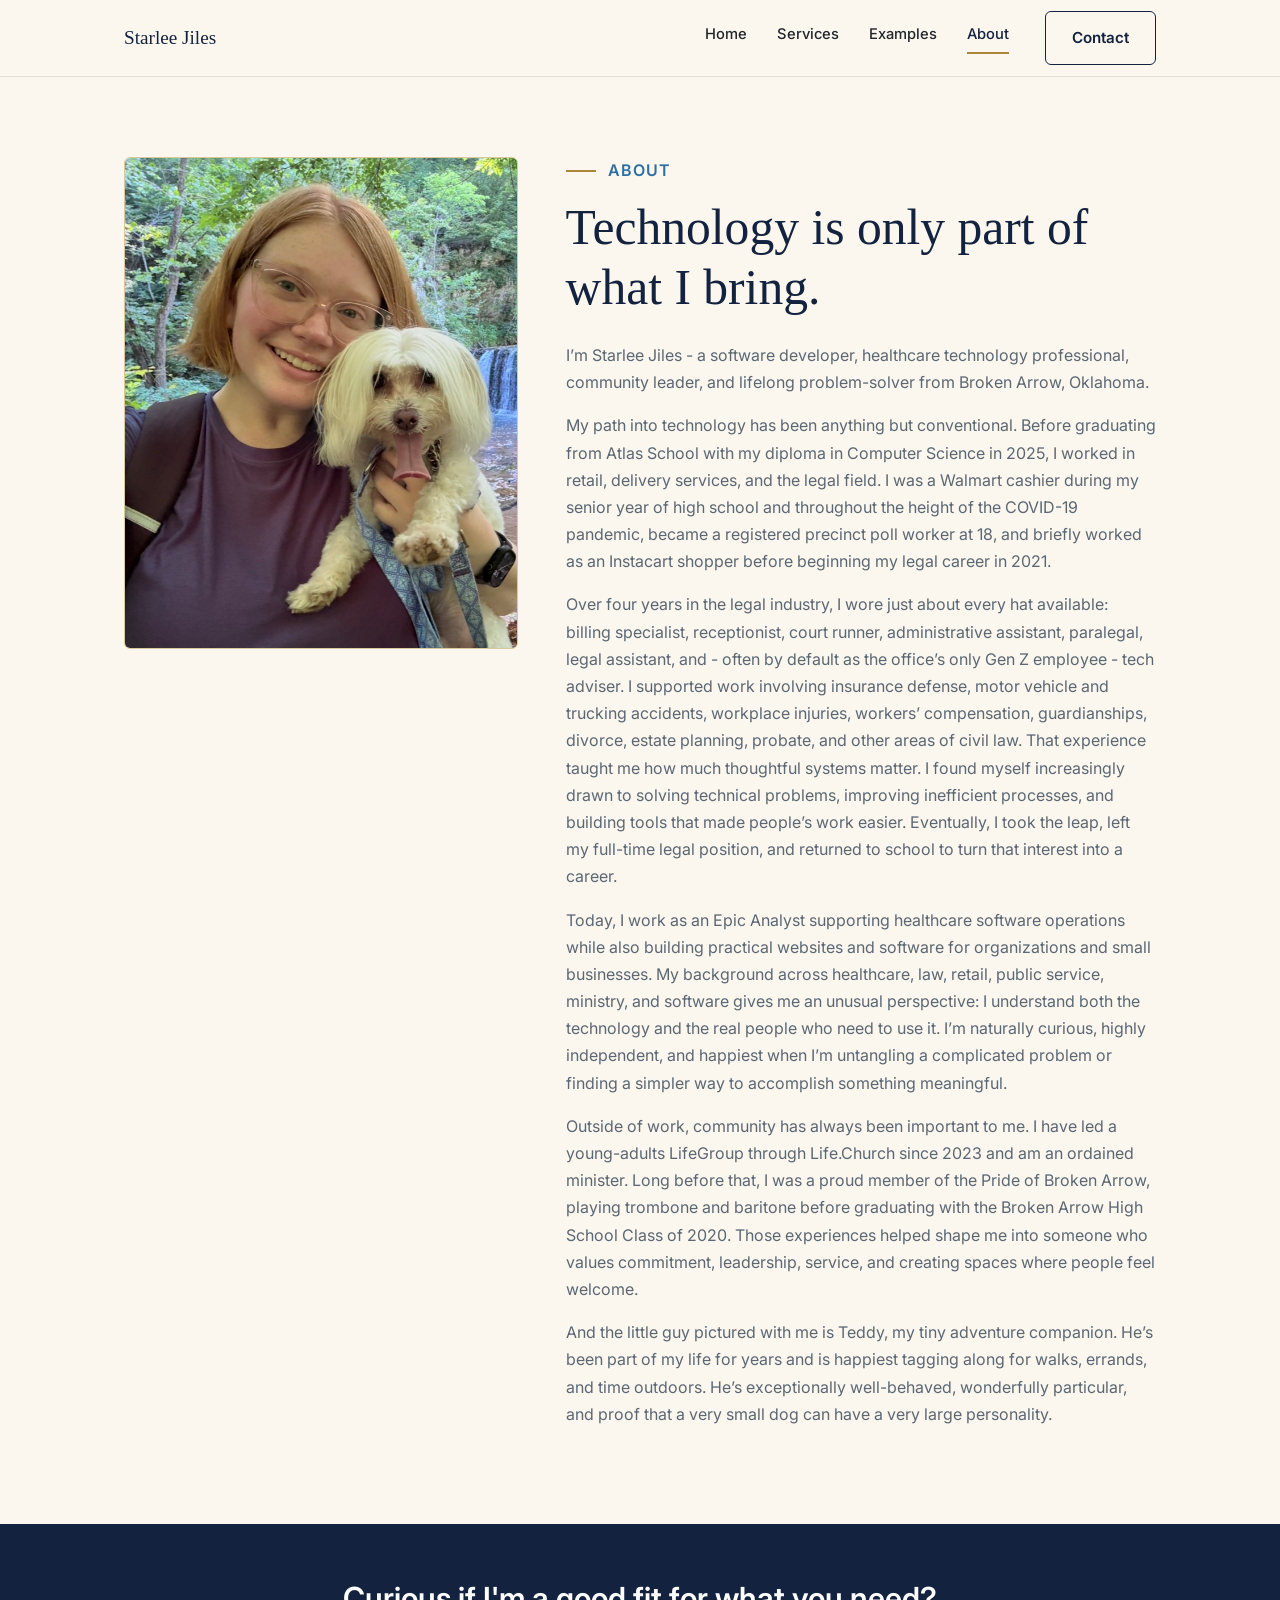
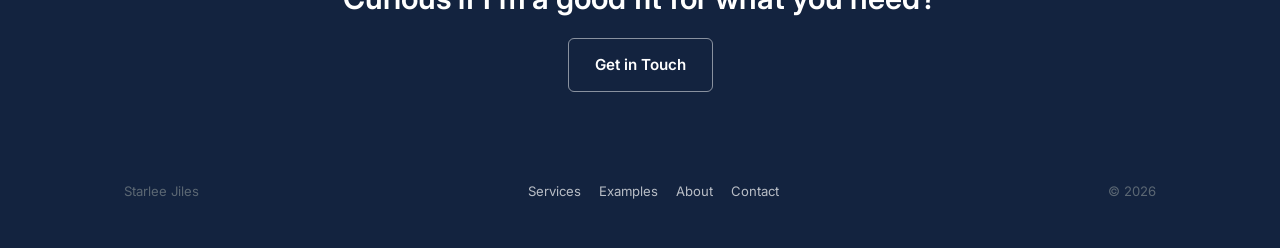
==== commit 5f15d0bd: "update picture css for about page to remove extra spacing on mobile" ====
--- a/about.html
+++ b/about.html
@@ -28,7 +28,7 @@
   </div>
 </header>
 
-<section class="section">
+<section class="section about-section">
   <div class="wrap about-hero">
     <div class="photo-placeholder">
       <img src="images/starlee.jpeg" alt="Starlee Jiles">
--- a/style.css
+++ b/style.css
@@ -116,6 +116,12 @@
 .hero-intro { font-size: 1.08rem; max-width: 52ch; }
 .hero-ctas { display: flex; gap: 14px; flex-wrap: wrap; margin-top: 28px; }
 
+@media (max-width: 860px) {
+  .hero-inner .photo-placeholder {
+    order: 1;
+  }
+}
+
 /* =========================================================================
    HOME — SERVICE PREVIEW CARDS
    ========================================================================= */
@@ -185,10 +191,38 @@
 /* =========================================================================
    ABOUT PAGE
    ========================================================================= */
-.about-hero { display: grid; grid-template-columns: 0.85fr 1.15fr; gap: 56px; align-items: center; }
-.about-hero .photo-placeholder { max-width: 340px; }
+.about-hero {
+  display: grid;
+  grid-template-columns: 0.4fr 0.6fr;
+  gap: 3rem;
+  align-items: start;
+}
+
+.about-hero .photo-placeholder {
+  position: sticky;
+  top: calc(76px + 2rem);
+}
+
 .about-hero p { font-size: 1rem; }
 
+@media (max-width: 860px) {
+  .about-section {
+    padding-top: 32px;   /* tighter than the default 80px, just on mobile */
+
+  }
+
+  .about-hero {
+    gap: 1rem;              /* less space needed for a vertical stack */
+  }
+
+  .about-hero .photo-placeholder {
+    position: static;
+    max-width: 220px;
+    margin: 0 auto;           /* drop the bottom margin — gap already spaces it from the text above */
+    order: -1;
+  }
+}
+}
 /* =========================================================================
    CONTACT PAGE
    ========================================================================= */
